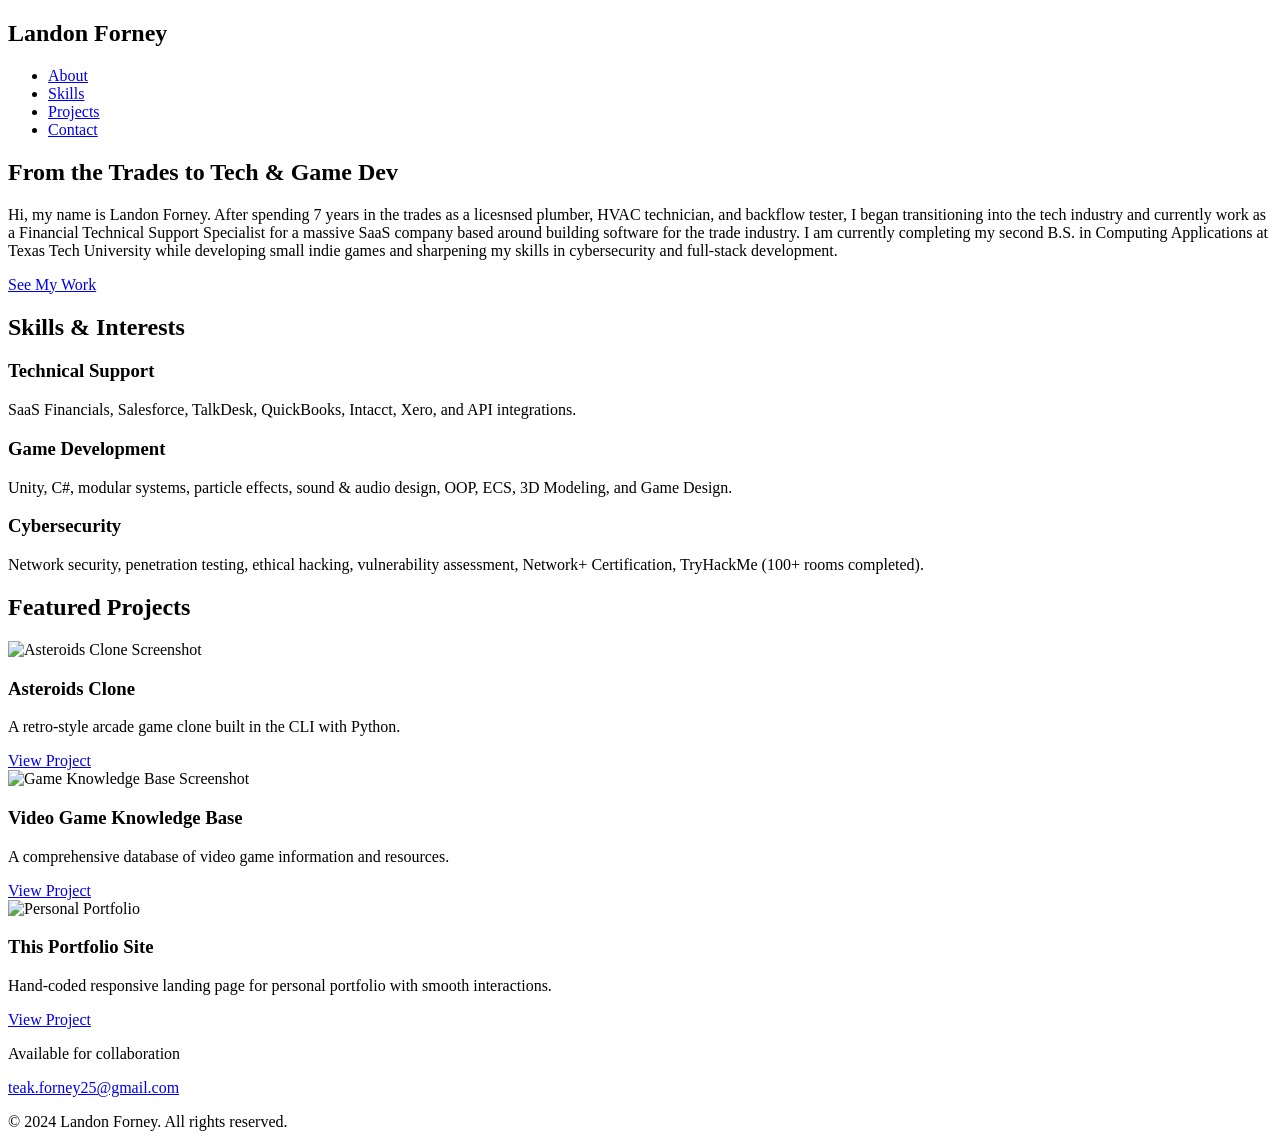
==== project-01/index.html @ a5ed32e4 "First iteration of index file for project-01" ====
<!DOCTYPE html>
<html lang="en">
<head>
    <meta charset="UTF-8">
    <meta name="viewport" content="width=device-width, initial-scale=1.0">
    <title>Landon Forney | Trades to Tech</title>
    <link rel="stylesheet" href="style.css">
</head>
<body>
    <header>
        <nav class="navbar">
            <h1 class="logo">Landon Forney</h1>
            <ul class="nav-links">
                <li><a href="#about">About</a></li>
                <li><a href="#skills">Skills</a></li>
                <li><a href="#projects">Projects</a></li>
                <li><a href="#contact">Contact</a></li>
            </ul>
        </nav>
    </header>

    <main>
        <!-- Hero / About Section -->
        <section id="about" class="hero">
            <div class="hero-content">
                <h2>From the Trades to Tech & Game Dev</h2>
                <p>Hi, my name is Landon Forney. After spending 7 years in the trades as a licesnsed plumber, HVAC technician, and backflow tester, I began transitioning into the tech industry and currently work as a Financial Technical Support Specialist for a massive SaaS company based around building software for the trade industry. I am currently completing my second B.S. in Computing Applications at Texas Tech University while developing small indie games and sharpening my skills in cybersecurity and full-stack development.</p>
                <a href="#projects" class="cta-button">See My Work</a>
            </div>
        </section>

        <!-- Skills & Interests -->
         <section id="skills" class="section">
            <h2>Skills & Interests</h2>
            <div class="skills-grid">
                <div class="skill-card">
                    <h3>Technical Support</h3>
                    <p>SaaS Financials, Salesforce, TalkDesk, QuickBooks, Intacct, Xero, and API integrations.</p>
                </div>
                <div class="skill-card">
                    <h3>Game Development</h3>
                    <p>Unity, C#, modular systems, particle effects, sound & audio design, OOP, ECS, 3D Modeling, and Game Design.</p>
                </div>
                <div class="skill-card">
                    <h3>Cybersecurity</h3>
                    <p>Network security, penetration testing, ethical hacking, vulnerability assessment, Network+ Certification, TryHackMe (100+ rooms completed).</p>
                </div>
            </div>
        </section>

        <!-- Projects -->
        <section id="projects" class="section">
            <h2>Featured Projects</h2>
            <div class="projects-grid">
                <div class="project-card">
                    <img src="project-01/screenshot.png" alt="Asteroids Clone Screenshot">
                    <h3>Asteroids Clone</h3>
                    <p>A retro-style arcade game clone built in the CLI with Python.</p>
                    <a href="#" class="project-link">View Project</a>
                </div>
                <div class="project-card">
                    <img src="project-02/screenshot.png" alt="Game Knowledge Base Screenshot">
                    <h3>Video Game Knowledge Base</h3>
                    <p>A comprehensive database of video game information and resources.</p>
                    <a href="#" class="project-link">View Project</a>
                </div>
                <div class="project-card">
                    <img src="project-03/screenshot.png" alt="Personal Portfolio">
                    <h3>This Portfolio Site</h3>
                    <p>Hand-coded responsive landing page for personal portfolio with smooth interactions.</p>
                    <a href="#" class="project-link">View Project</a>
                </div>
            </div>
        </section>
    </main>

    <footer id="contact">
        <p>Available for collaboration</p>
        <a href="mailto:teak.forney25@gmail.com" class="footer-link">teak.forney25@gmail.com</a>
        <p>&copy; 2024 Landon Forney. All rights reserved.</p>
    </footer>
</body>
</html>
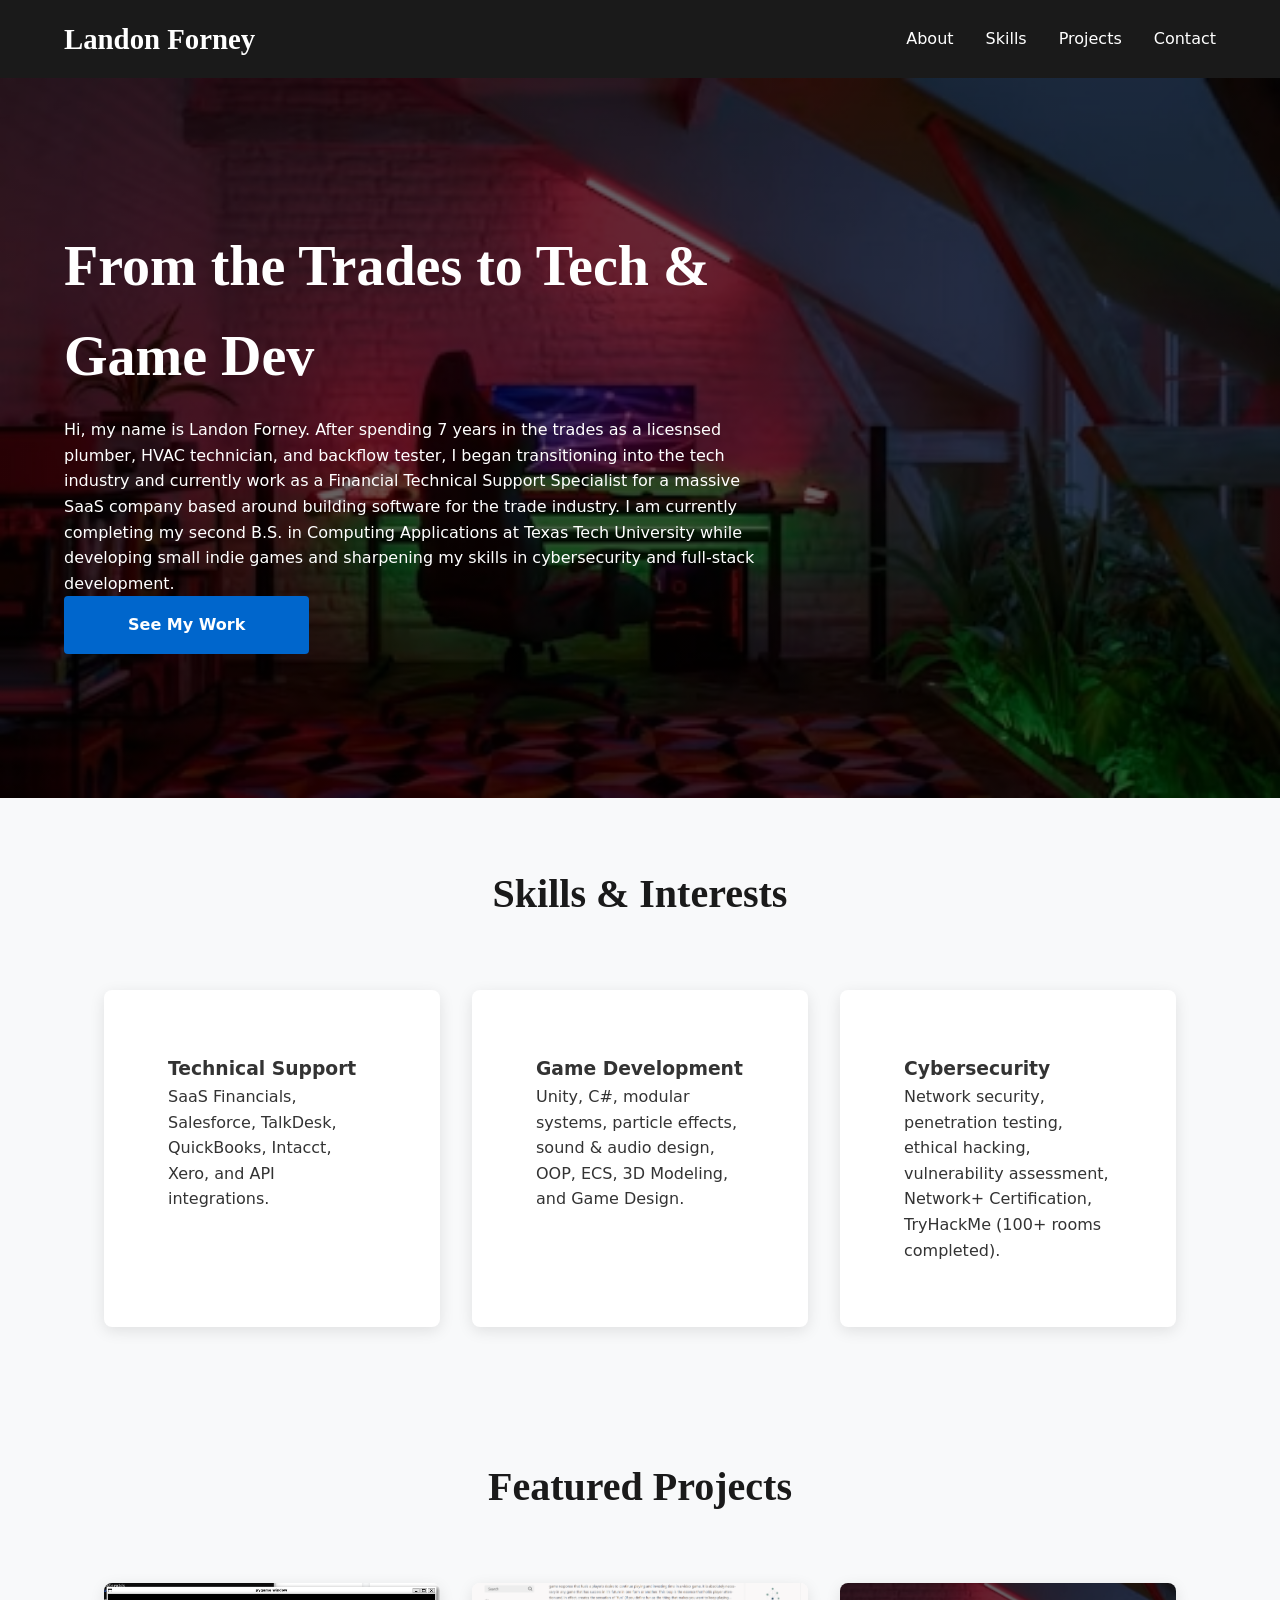
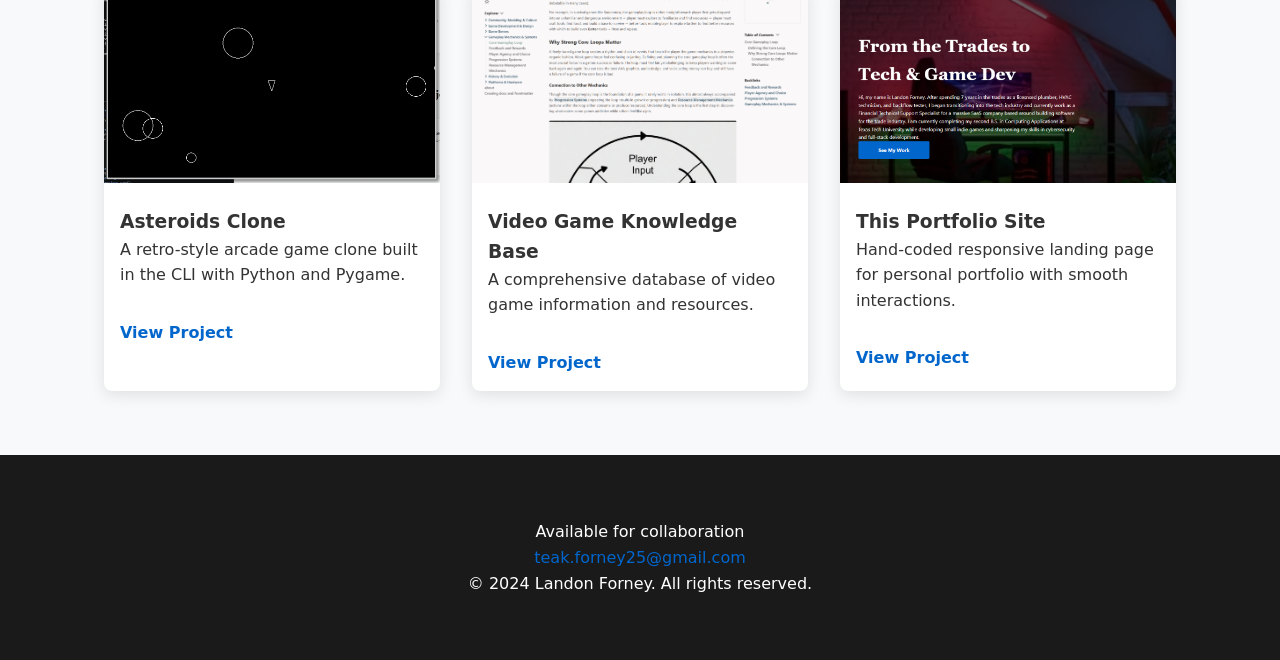
==== commit 201295c8: "Upgrades and adjustments added polish including links to projects, graphic background and slight for" ====
--- a/project-01/index.html
+++ b/project-01/index.html
@@ -53,19 +53,19 @@
             <h2>Featured Projects</h2>
             <div class="projects-grid">
                 <div class="project-card">
-                    <img src="project-01/screenshot.png" alt="Asteroids Clone Screenshot">
+                    <img src="asteroids.png" alt="Asteroids Clone Screenshot">
                     <h3>Asteroids Clone</h3>
-                    <p>A retro-style arcade game clone built in the CLI with Python.</p>
-                    <a href="#" class="project-link">View Project</a>
+                    <p>A retro-style arcade game clone built in the CLI with Python and Pygame.</p>
+                    <a href="https://github.com/landotakman1/bootdev-asteroids" class="project-link">View Project</a>
                 </div>
                 <div class="project-card">
-                    <img src="project-02/screenshot.png" alt="Game Knowledge Base Screenshot">
+                    <img src="game-base.png" alt="Game Knowledge Base Screenshot">
                     <h3>Video Game Knowledge Base</h3>
                     <p>A comprehensive database of video game information and resources.</p>
-                    <a href="#" class="project-link">View Project</a>
+                    <a href="https://landotakman1.github.io/Landons_Knowledge_Base/" class="project-link">View Project</a>
                 </div>
                 <div class="project-card">
-                    <img src="project-03/screenshot.png" alt="Personal Portfolio">
+                    <img src="portfolio.png" alt="Personal Portfolio">
                     <h3>This Portfolio Site</h3>
                     <p>Hand-coded responsive landing page for personal portfolio with smooth interactions.</p>
                     <a href="#" class="project-link">View Project</a>
--- a/project-01/style.css
+++ b/project-01/style.css
@@ -0,0 +1,232 @@
+:root {
+    /* Color Palette */
+    --primary: #0066cc;
+    --primary-hover: #004499;
+    --accent: #cc0000;
+    --text: #333333;
+    --light: #f8f9fa;
+    --dark: #1a1a1a;
+
+    /* Typography */
+    --font-main: system-ui, -apple-system, sans-serif;
+    --font-heading: "Georgia", serif;
+
+    /* Spacing */
+    --spacing-sm: 8px;
+    --spacing-md: 16px;
+    --spacing-lg: 32px;
+    --spacing-xl: 64px;
+}
+
+* {
+    margin: 0;
+    padding: 0;
+    box-sizing: border-box;
+}
+
+body {
+    font-family: var(--font-main);
+    color: var(--text);
+    background-color: var(--light);
+    line-height: 1.6;
+}
+
+/* Navbar */
+.navbar {
+    display: flex;
+    justify-content: space-between;
+    align-items: center;
+    padding: var(--spacing-md) var(--spacing-xl);
+    background-color: var(--dark);
+    color: white;
+    position: sticky;
+    top: 0;
+    z-index: 100;
+}
+
+.logo {
+    font-family: var(--font-heading);
+    font-size: 1.8rem;
+    color: white;
+}
+
+.nav-links {
+    display: flex;
+    gap: var(--spacing-lg);
+    list-style: none;
+}
+
+.nav-links a {
+    color: white;
+    text-decoration: none;
+    transition: color 0.3s ease;
+}
+
+.nav-links a:hover {
+    color: var(--primary);
+}
+
+/* Hero */
+.hero {
+    background: linear-gradient(rgba(0,0,0,0.6), rgba(0,0,0,0.6)), url('hero-bg.jpg') center/cover no-repeat;
+    min-height: 80vh;
+    display: flex;
+    align-items: center;
+    padding: 0 var(--spacing-xl);
+    color: white;
+}
+
+.hero-content {
+    max-width: 700px;
+}
+
+.hero h2 {
+    font-family: var(--font-heading);
+    font-size: 3.5rem;
+    margin-bottom: var(--spacing-md);
+}
+
+.intro {
+    font-size: 1.25rem;
+    margin-bottom: var(--spacing-lg);
+}
+
+.cta-button {
+    display: inline-block;
+    background-color: var(--primary);
+    color: white;
+    padding: var(--spacing-md) var(--spacing-xl);
+    text-decoration: none;
+    border-radius: 4px;
+    transition: all 0.3s ease;
+    font-weight: bold;
+}
+
+.cta-button:hover {
+    background-color: var(--primary-hover);
+    transform: translateY(-4px);
+    box-shadow: 0 10px 20px rgba(0, 102, 204, 0.3);
+}
+
+/* Sections */
+.section {
+    padding: var(--spacing-xl) var(--spacing-xl);
+    max-width: 1200px;
+    margin: 0 auto;
+}
+
+.section h2 {
+    text-align: center;
+    font-family: var(--font-heading);
+    font-size: 2.5rem;
+    margin-bottom: var(--spacing-xl);
+    color: var(--dark);
+}
+
+/* Skills Grid */
+.skills-grid {
+    display: grid;
+    grid-template-columns: repeat(auto-fit, minmax(260px, 1fr));
+    gap: var(--spacing-lg);
+}
+
+.skill-card {
+    background: white;
+    padding: var(--spacing-xl);
+    border-radius: 8px;
+    box-shadow: 0 4px 15px rgba(0, 0, 0, 0.1);
+    transition: all 0.3s ease;
+}
+
+.skill-card:hover {
+    transform: translateY(-8px);
+    box-shadow: 0 15px 30px rgba(0, 0, 0, 0.15);
+}
+
+/* Projects */
+.projects-grid {
+    display: grid;
+    grid-template-columns: repeat(auto-fit, minmax(320px, 1fr));
+    gap: var(--spacing-lg);
+}
+
+.project-card {
+    background: white;
+    border-radius: 8px;
+    overflow: hidden;
+    box-shadow: 0 4px 15px rgba(0, 0, 0, 0.1);
+    transition: all 0.3s ease;
+}
+
+.project-card:hover {
+    transform: scale(1.05);
+    box-shadow: 0 20px 40px rgba(0, 0, 0, 0.15);
+}
+
+.project-card img {
+    width: 100%;
+    height: 200px;
+    object-fit: cover;
+    transition: transform 0.4s ease;
+}
+
+.project-card:hover img {
+    transform: scale(1.1);
+}
+
+.project-card h3 {
+    padding: var(--spacing-md) var(--spacing-md) 0;
+}
+
+.project-card p {
+    padding: 0 var(--spacing-md) var(--spacing-md);
+}
+
+.project-link {
+    display: block;
+    padding: var(--spacing-md);
+    color: var(--primary);
+    text-decoration: none;
+    font-weight: bold;
+    transition: color 0.3s ease;
+}
+
+.project-link:hover {
+    color: var(--accent);
+}
+
+/* Footer */
+footer {
+    background: var(--dark);
+    color: white;
+    text-align: center;
+    padding: var(--spacing-xl);
+}
+
+.footer-link {
+    color: var(--primary);
+    text-decoration: none;
+    transition: color 0.3s ease;
+}
+
+.footer-link:hover {
+    color: var(--accent);
+}
+
+/* Responsive Design */
+@media (max-width: 768px) {
+    .navbar {
+        flex-direction: column;
+        gap: var(--spacing-md);
+        padding: var(--spacing-md);
+    }
+
+    .nav-links {
+        flex-direction: column;
+        text-align: center;
+    }
+
+    .hero h2 {
+        font-size: 2.5rem;
+    }
+}
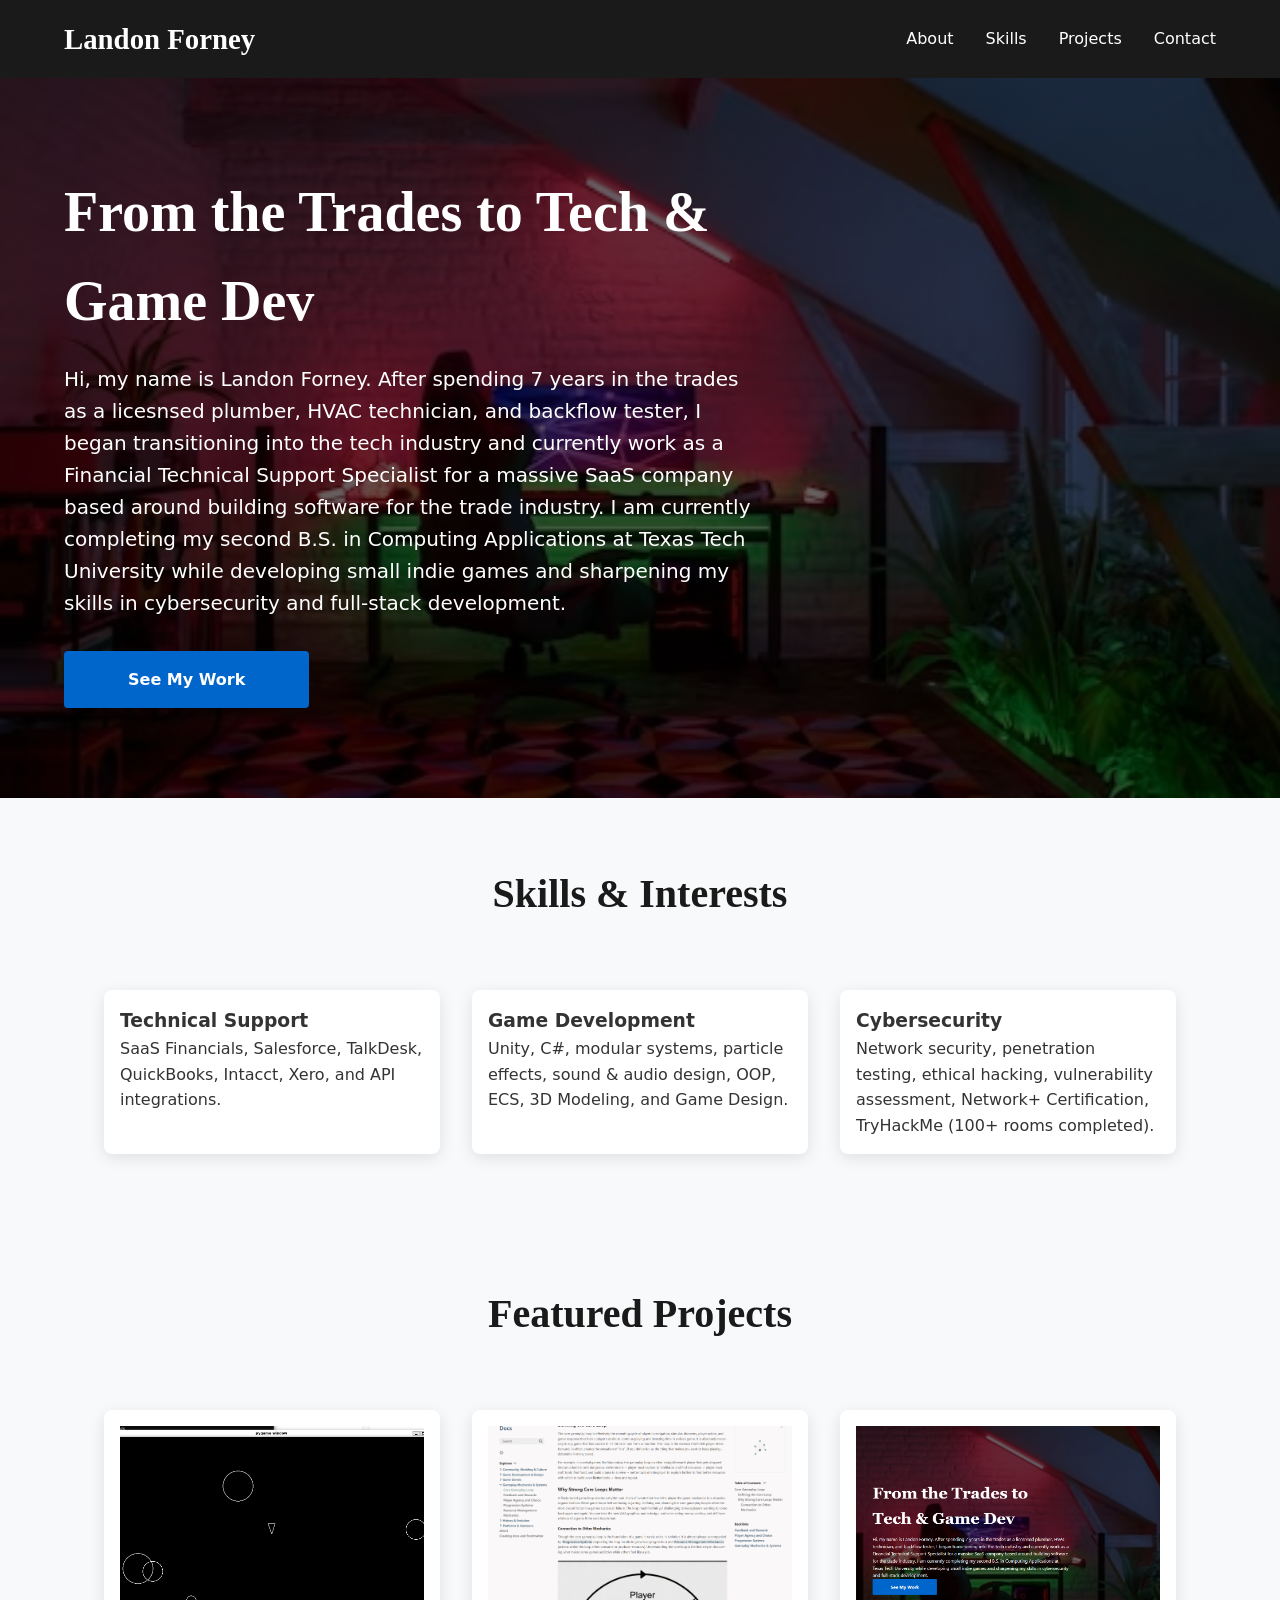
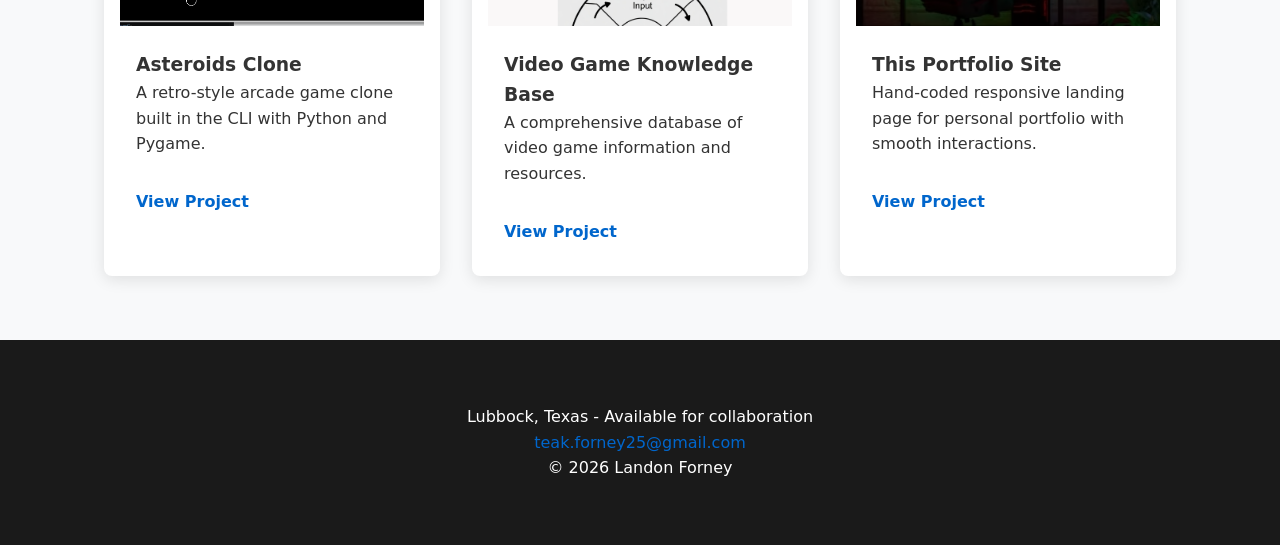
==== commit e5646687: "Updated skills and project cards to utilize flexbox according to guidelines" ====
--- a/project-01/index.html
+++ b/project-01/index.html
@@ -24,7 +24,7 @@
         <section id="about" class="hero">
             <div class="hero-content">
                 <h2>From the Trades to Tech & Game Dev</h2>
-                <p>Hi, my name is Landon Forney. After spending 7 years in the trades as a licesnsed plumber, HVAC technician, and backflow tester, I began transitioning into the tech industry and currently work as a Financial Technical Support Specialist for a massive SaaS company based around building software for the trade industry. I am currently completing my second B.S. in Computing Applications at Texas Tech University while developing small indie games and sharpening my skills in cybersecurity and full-stack development.</p>
+                <p class="intro">Hi, my name is Landon Forney. After spending 7 years in the trades as a licesnsed plumber, HVAC technician, and backflow tester, I began transitioning into the tech industry and currently work as a Financial Technical Support Specialist for a massive SaaS company based around building software for the trade industry. I am currently completing my second B.S. in Computing Applications at Texas Tech University while developing small indie games and sharpening my skills in cybersecurity and full-stack development.</p>
                 <a href="#projects" class="cta-button">See My Work</a>
             </div>
         </section>
@@ -75,9 +75,9 @@
     </main>
 
     <footer id="contact">
-        <p>Available for collaboration</p>
+        <p>Lubbock, Texas - Available for collaboration</p>
         <a href="mailto:teak.forney25@gmail.com" class="footer-link">teak.forney25@gmail.com</a>
-        <p>&copy; 2024 Landon Forney. All rights reserved.</p>
+        <p>&copy; 2026 Landon Forney</p>
     </footer>
 </body>
 </html>
--- a/project-01/style.css
+++ b/project-01/style.css
@@ -123,41 +123,31 @@
     color: var(--dark);
 }
 
-/* Skills Grid */
-.skills-grid {
-    display: grid;
-    grid-template-columns: repeat(auto-fit, minmax(260px, 1fr));
+/* Skills & Projects - Updated to use Flexbox */
+.skills-grid, .projects-grid {
+    display: flex;
+    flex-wrap: wrap;
     gap: var(--spacing-lg);
-}
-
-.skill-card {
+    justify-content: center;
+}
+
+.skill-card, .project-card {
+    flex: 1;
     background: white;
-    padding: var(--spacing-xl);
+    padding: var(--spacing-md);
     border-radius: 8px;
     box-shadow: 0 4px 15px rgba(0, 0, 0, 0.1);
     transition: all 0.3s ease;
-}
-
+    min-width: 280px;
+}
+
+/* Skills Grid */
 .skill-card:hover {
     transform: translateY(-8px);
     box-shadow: 0 15px 30px rgba(0, 0, 0, 0.15);
 }
 
 /* Projects */
-.projects-grid {
-    display: grid;
-    grid-template-columns: repeat(auto-fit, minmax(320px, 1fr));
-    gap: var(--spacing-lg);
-}
-
-.project-card {
-    background: white;
-    border-radius: 8px;
-    overflow: hidden;
-    box-shadow: 0 4px 15px rgba(0, 0, 0, 0.1);
-    transition: all 0.3s ease;
-}
-
 .project-card:hover {
     transform: scale(1.05);
     box-shadow: 0 20px 40px rgba(0, 0, 0, 0.15);
